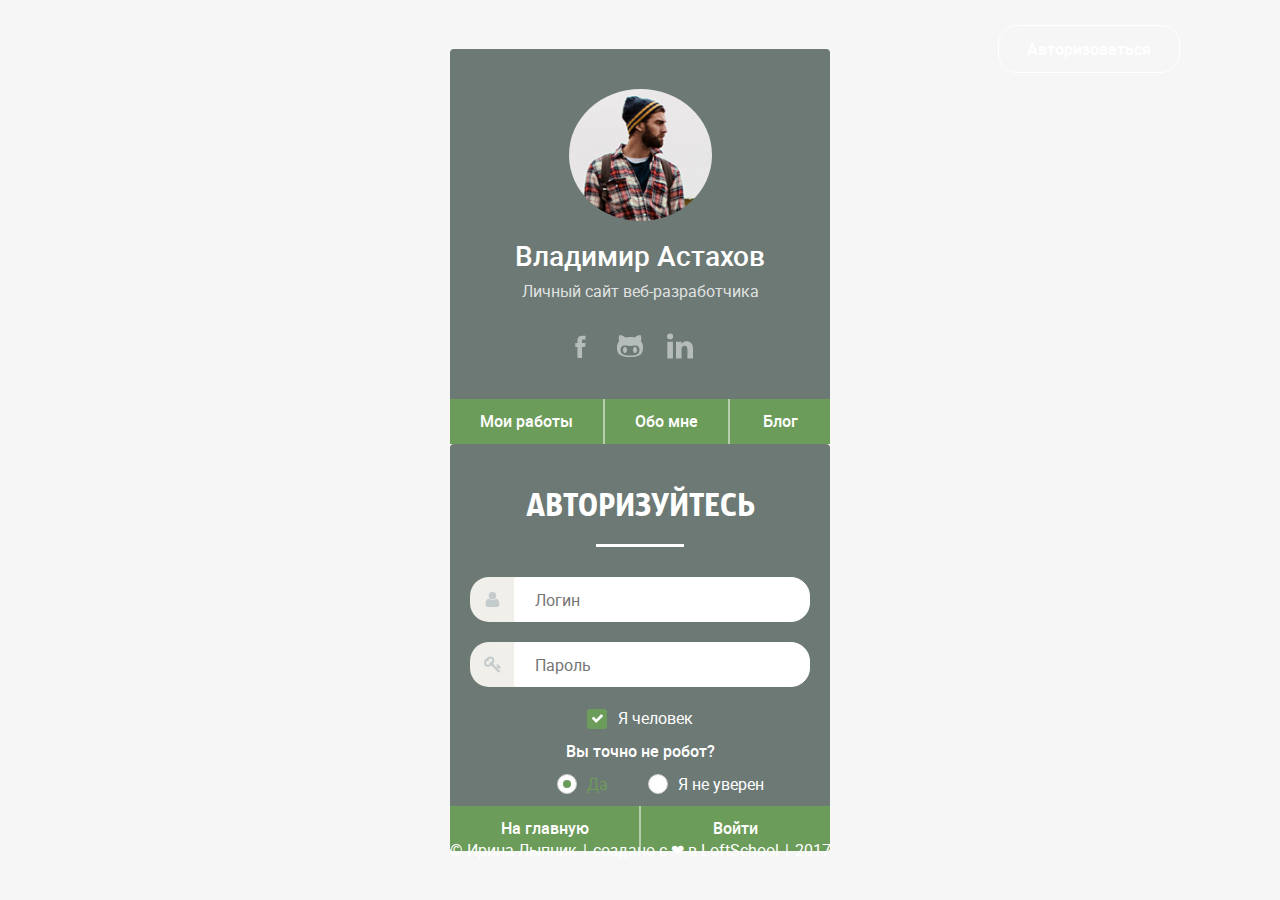
==== index.html @ 60fa78fb "files for site" ====
<!DOCTYPE html>
<html lang="ru">
  <head>
    <meta charset="utf-8">
    <title>Добро пожаловать</title>
    <meta content="width=device-width, initial-scale=1" name="viewport">
    <meta content="ie=edge" http-equiv="x-ua-compatible">
    <!-- SEO-->
    <meta content="" name="description">
    <meta content="" name="keywords">
    <meta content="" name="author">
    <!--favicons-->
    <link rel="apple-touch-icon" sizes="57x57" href="favicons/apple-icon-57x57.png">
    <link rel="apple-touch-icon" sizes="60x60" href="favicons/apple-icon-60x60.png">
    <link rel="apple-touch-icon" sizes="72x72" href="favicons/apple-icon-72x72.png">
    <link rel="apple-touch-icon" sizes="76x76" href="favicons/apple-icon-76x76.png">
    <link rel="apple-touch-icon" sizes="114x114" href="favicons/apple-icon-114x114.png">
    <link rel="apple-touch-icon" sizes="120x120" href="favicons/apple-icon-120x120.png">
    <link rel="apple-touch-icon" sizes="144x144" href="favicons/apple-icon-144x144.png">
    <link rel="apple-touch-icon" sizes="152x152" href="favicons/apple-icon-152x152.png">
    <link rel="apple-touch-icon" sizes="180x180" href="favicons/apple-icon-180x180.png">
    <link rel="icon" type="image/png" sizes="192x192" href="favicons/android-icon-192x192.png">
    <link rel="icon" type="image/png" sizes="32x32" href="favicons/favicon-32x32.png">
    <link rel="icon" type="image/png" sizes="96x96" href="favicons/favicon-96x96.png">
    <link rel="icon" type="image/png" sizes="16x16" href="favicons/favicon-16x16.png">
    <link rel="manifest" href="favicons/manifest.json">
    <meta name="msapplication-TileColor" content="#ffffff">
    <meta name="msapplication-TileImage" content="ms-icon-144x144.png">
    <meta name="theme-color" content="#ffffff">
    <!--css-->
    <link rel="stylesheet" href="assets/styles/app.min.css">
    <!--scripts-->
    <script src="assets/scripts/bundle.js" defer></script>
  </head>
  <body>
    <!--[if lte IE 8]>
<script>alert("Вы используете устаревший браузер. Пожалуйста, обновите браузер https://browsehappy.com/")</script>
<p class="browserupgrade">Вы используете устаревший браузер. <a href="https://browsehappy.com/">Обновите браузер</a> абсолютно бесплатно.</p>
<![endif]-->
    <div class="wrapper">
      <div class="welcome">
        <div class="welcome__auth-btn">
          <button class="auth-btn">Авторизоваться</button>
        </div>
        <div class="welcome__flipper">
          <div class="welcome__user-block">
            <div class="user-block form-container">
              <div class="user__img-block">
                <div class="user__img"></div>
              </div>
              <div class="user__name">Владимир Астахов</div>
              <div class="user__title">Личный сайт веб-разработчика</div>
              <div class="welcome__socials">
                <ul class="socials">
                  <li class="socials__item"><a class="socials__link" href="#">
                      <svg class="socials__icon socials__icon_fb" width="26px" height="26px">
                        <use xlink:href="assets/images/icons/sprite.svg#fb"> </use>
                      </svg></a></li>
                  <li class="socials__item"><a class="socials__link" href="#">
                      <svg class="socials__icon socials__icon_github" width="26px" height="26px">
                        <use xlink:href="assets/images/icons/sprite.svg#github"> </use>
                      </svg></a></li>
                  <li class="socials__item"><a class="socials__link" href="#">
                      <svg class="socials__icon socials__icon_in" width="26px" height="26px">
                        <use xlink:href="assets/images/icons/sprite.svg#in"> </use>
                      </svg></a></li>
                </ul>
              </div>
              <div class="welcome__nav-btns">
                <ul class="nav-btns"> 
                  <li class="nav-btns__item"><a class="nav-btns__link" href="my-works.html">Мои работы</a></li>
                  <li class="nav-btns__item"><a class="nav-btns__link" href="about.html">Обо мне</a></li>
                  <li class="nav-btns__item"><a class="nav-btns__link" href="blog.html">Блог</a></li>
                </ul>
              </div>
            </div>
          </div>
          <div class="welcome__auth-form">
            <div class="auth-form form-container">
              <div class="form__title auth-form__title">
                <div class="block-subtitle block-subtitle_auth-form">Авторизуйтесь</div>
              </div>
              <form class="form" action="" method="get">
                <label class="form__label auth-form__label">
                  <input class="form__input auth-form__input auth-form__input_login" type="text" placeholder="Логин">
                  <div class="form__input-fake auth-form__input-fake auth-form__input-fake_login">
                    <svg class="form__input-icon auth-form__input-icon auth-form__input-icon_login" width="15" height="15">
                      <use xlink:href="assets/images/icons/sprite.svg#login"></use>
                    </svg>
                  </div>
                </label>
                <label class="form__label auth-form__label">
                  <input class="form__input auth-form__input auth-form__input_pswd" type="password" placeholder="Пароль">
                  <div class="form__input-fake auth-form__input-fake auth-form__input-fake-pswd">
                    <svg class="form__input-icon auth-form__input-icon auth-form__input-icon_pswd" width="17" height="17">
                      <use xlink:href="assets/images/icons/sprite.svg#password"></use>
                    </svg>
                  </div>
                </label>
                <label class="form__checkbox-label auth-form__checkbox-label">
                  <input class="form__checkbox-input auth-form__checkbox-input" type="checkbox" checked>
                  <div class="form__checkbox-fake auth-form__checkbox-fake">
                    <svg class="form__checkbox-icon auth-form__checkbox-icon" width="11" height="11">
                      <use xlink:href="assets/images/icons/sprite.svg#check"></use>
                    </svg>
                  </div>
                  <div class="form__label-text auth-form__label-text">Я человек</div>
                </label>
                <div class="form__radio-block auth-form__radio-block">
                  <div class="form__label-text auth-form__label-text auth-form__label-text_radio">Вы точно не робот?</div>
                  <div class="form__radio-input-block auth-form__radio-input-block">
                    <label class="form__radio-label auth-form__radio-label">
                      <input class="form__radio-input auth-form__radio-input" type="radio" name="isrobot" checked>
                      <div class="form__radio-fake auth-form__radio-fake"></div>
                      <div class="form__label-text auth-form__label-text">Да</div>
                    </label>
                    <label class="form__radio-label auth-form__radio-label">
                      <input class="form__radio-input auth-form__radio-input" type="radio" name="isrobot">
                      <div class="form__radio-fake auth-form__radio-fake"></div>
                      <div class="form__label-text auth-form__label-text">Я не уверен</div>
                    </label>
                  </div>
                </div>
              </form>
              <div class="auth-form__nav-btns">
                <ul class="nav-btns"> 
                  <li class="nav-btns__item"><a class="nav-btns__link" href="index.html">На главную</a></li>
                  <li class="nav-btns__item"><a class="nav-btns__link" href="#">Войти</a></li>
                </ul>
              </div>
            </div>
          </div>
        </div>
        <div class="welcome__copyright">
          <ul class="copyright">
            <li class="copyright__item">&copy; Ирина Лыпник</li>
            <li class="copyright__item">создано с &#10084; в LoftSchool</li>
            <li class="copyright__item">2017</li>
          </ul>
        </div>
      </div>
    </div>
  </body>
</html>
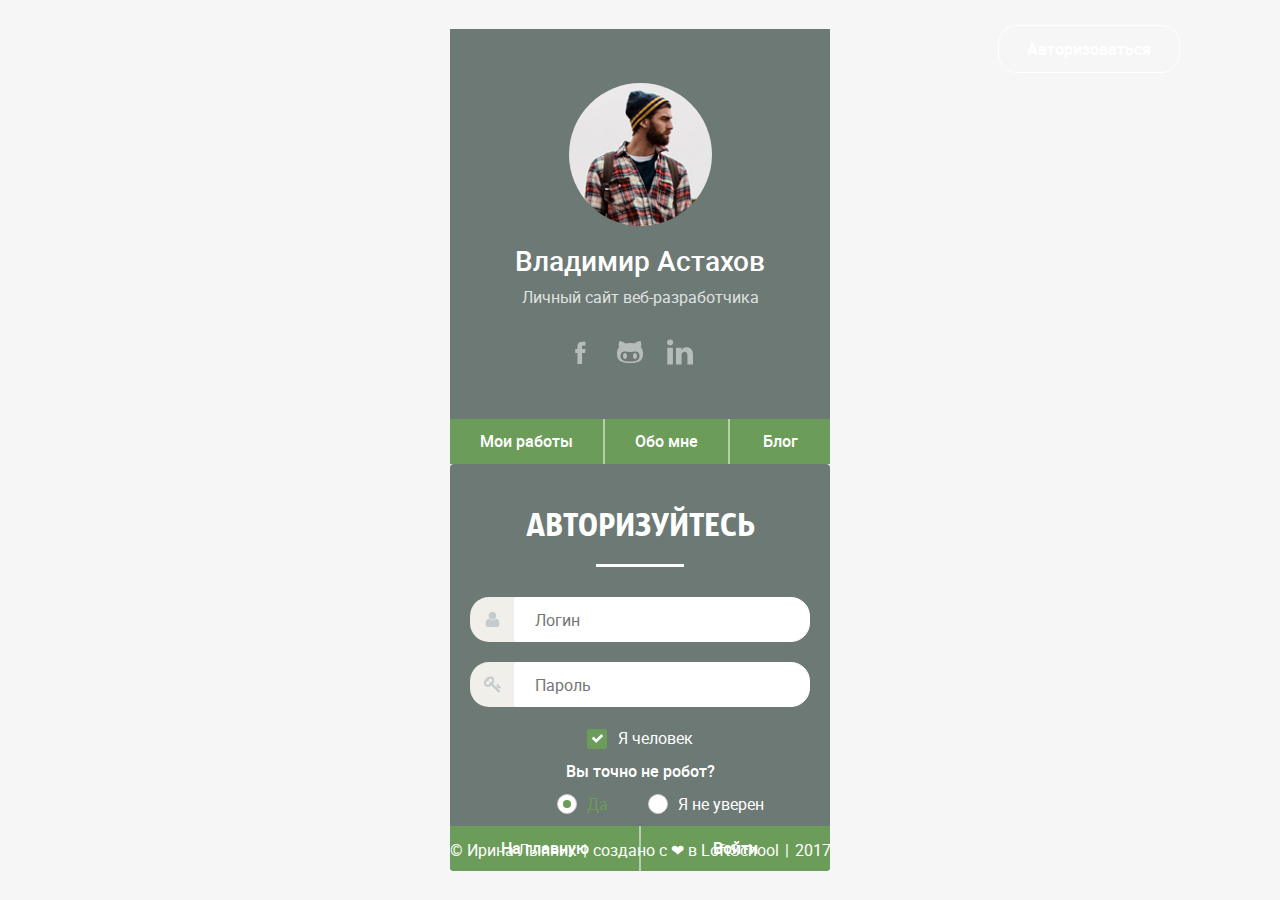
==== commit 7b59fa87: "Файлы для сайта" ====
--- a/index.html
+++ b/index.html
@@ -3,7 +3,8 @@
   <head>
     <meta charset="utf-8">
     <title>Добро пожаловать</title>
-    <meta content="width=device-width, initial-scale=1" name="viewport">
+    <!--meta(content="width=device-width, initial-scale=1" name="viewport")-->
+    <meta content="width=1800" name="viewport">
     <meta content="ie=edge" http-equiv="x-ua-compatible">
     <!-- SEO-->
     <meta content="" name="description">
@@ -45,13 +46,11 @@
         <div class="welcome__flipper">
           <div class="welcome__user-block">
             <div class="user-block form-container">
-              <div class="user__img-block">
-                <div class="user__img"></div>
-              </div>
+              <div class="user__img-block"><img class="user__img" src="assets/images/content/hero.jpg" alt="Моя фото"/></div>
               <div class="user__name">Владимир Астахов</div>
               <div class="user__title">Личный сайт веб-разработчика</div>
               <div class="welcome__socials">
-                <ul class="socials">
+                <ul class="socials__list">
                   <li class="socials__item"><a class="socials__link" href="#">
                       <svg class="socials__icon socials__icon_fb" width="26px" height="26px">
                         <use xlink:href="assets/images/icons/sprite.svg#fb"> </use>
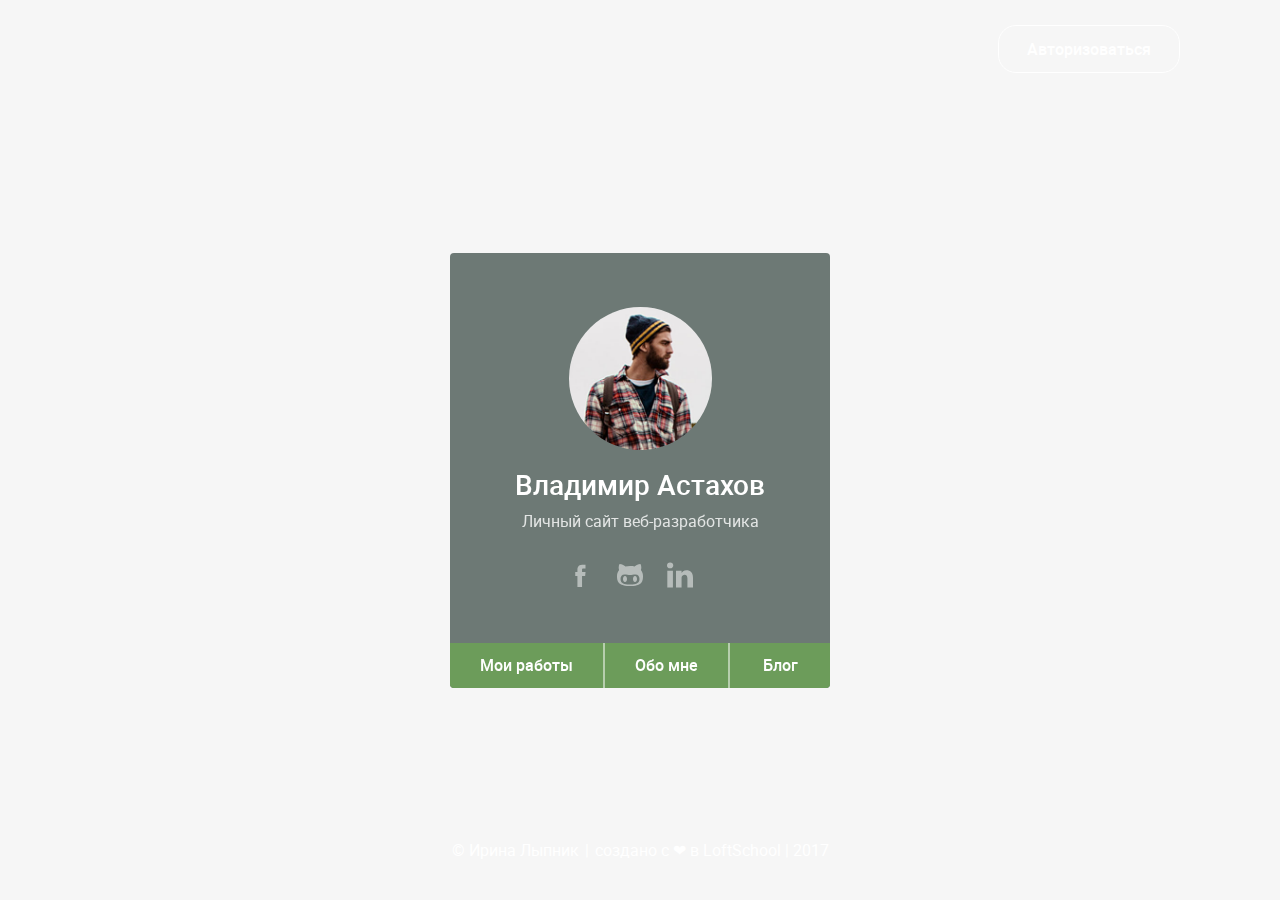
==== commit 75f9c5cb: "Add files via upload" ====
--- a/index.html
+++ b/index.html
@@ -3,8 +3,8 @@
   <head>
     <meta charset="utf-8">
     <title>Добро пожаловать</title>
-    <!--meta(content="width=device-width, initial-scale=1" name="viewport")-->
-    <meta content="width=1800" name="viewport">
+    <meta content="width=device-width, initial-scale=1" name="viewport">
+    <!--meta(content="width=1800" name="viewport")-->
     <meta content="ie=edge" http-equiv="x-ua-compatible">
     <!-- SEO-->
     <meta content="" name="description">
@@ -30,8 +30,6 @@
     <meta name="theme-color" content="#ffffff">
     <!--css-->
     <link rel="stylesheet" href="assets/styles/app.min.css">
-    <!--scripts-->
-    <script src="assets/scripts/bundle.js" defer></script>
   </head>
   <body>
     <!--[if lte IE 8]>
@@ -43,7 +41,7 @@
         <div class="welcome__auth-btn">
           <button class="auth-btn">Авторизоваться</button>
         </div>
-        <div class="welcome__flipper">
+        <div class="welcome__flipper" id="flipper">
           <div class="welcome__user-block">
             <div class="user-block form-container">
               <div class="user__img-block"><img class="user__img" src="assets/images/content/hero.jpg" alt="Моя фото"/></div>
@@ -67,9 +65,9 @@
               </div>
               <div class="welcome__nav-btns">
                 <ul class="nav-btns"> 
-                  <li class="nav-btns__item"><a class="nav-btns__link" href="my-works.html">Мои работы</a></li>
-                  <li class="nav-btns__item"><a class="nav-btns__link" href="about.html">Обо мне</a></li>
-                  <li class="nav-btns__item"><a class="nav-btns__link" href="blog.html">Блог</a></li>
+                  <li class="nav-btns__item"><a class="nav-btns__link nav-btns__link_undefined" href="my-works.html">Мои работы</a></li>
+                  <li class="nav-btns__item"><a class="nav-btns__link nav-btns__link_undefined" href="about.html">Обо мне</a></li>
+                  <li class="nav-btns__item"><a class="nav-btns__link nav-btns__link_undefined" href="blog.html">Блог</a></li>
                 </ul>
               </div>
             </div>
@@ -123,8 +121,8 @@
               </form>
               <div class="auth-form__nav-btns">
                 <ul class="nav-btns"> 
-                  <li class="nav-btns__item"><a class="nav-btns__link" href="index.html">На главную</a></li>
-                  <li class="nav-btns__item"><a class="nav-btns__link" href="#">Войти</a></li>
+                  <li class="nav-btns__item"><a class="nav-btns__link nav-btns__link_to-main-page" href="index.html">На главную</a></li>
+                  <li class="nav-btns__item"><a class="nav-btns__link nav-btns__link_to-enter" href="#">Войти</a></li>
                 </ul>
               </div>
             </div>
@@ -133,11 +131,12 @@
         <div class="welcome__copyright">
           <ul class="copyright">
             <li class="copyright__item">&copy; Ирина Лыпник</li>
-            <li class="copyright__item">создано с &#10084; в LoftSchool</li>
-            <li class="copyright__item">2017</li>
+            <li class="copyright__item">создано с &#10084; в LoftSchool | 2017</li>
           </ul>
         </div>
       </div>
     </div>
+    <!--scripts-->
+    <script src="assets/scripts/bundle.js"></script>
   </body>
 </html>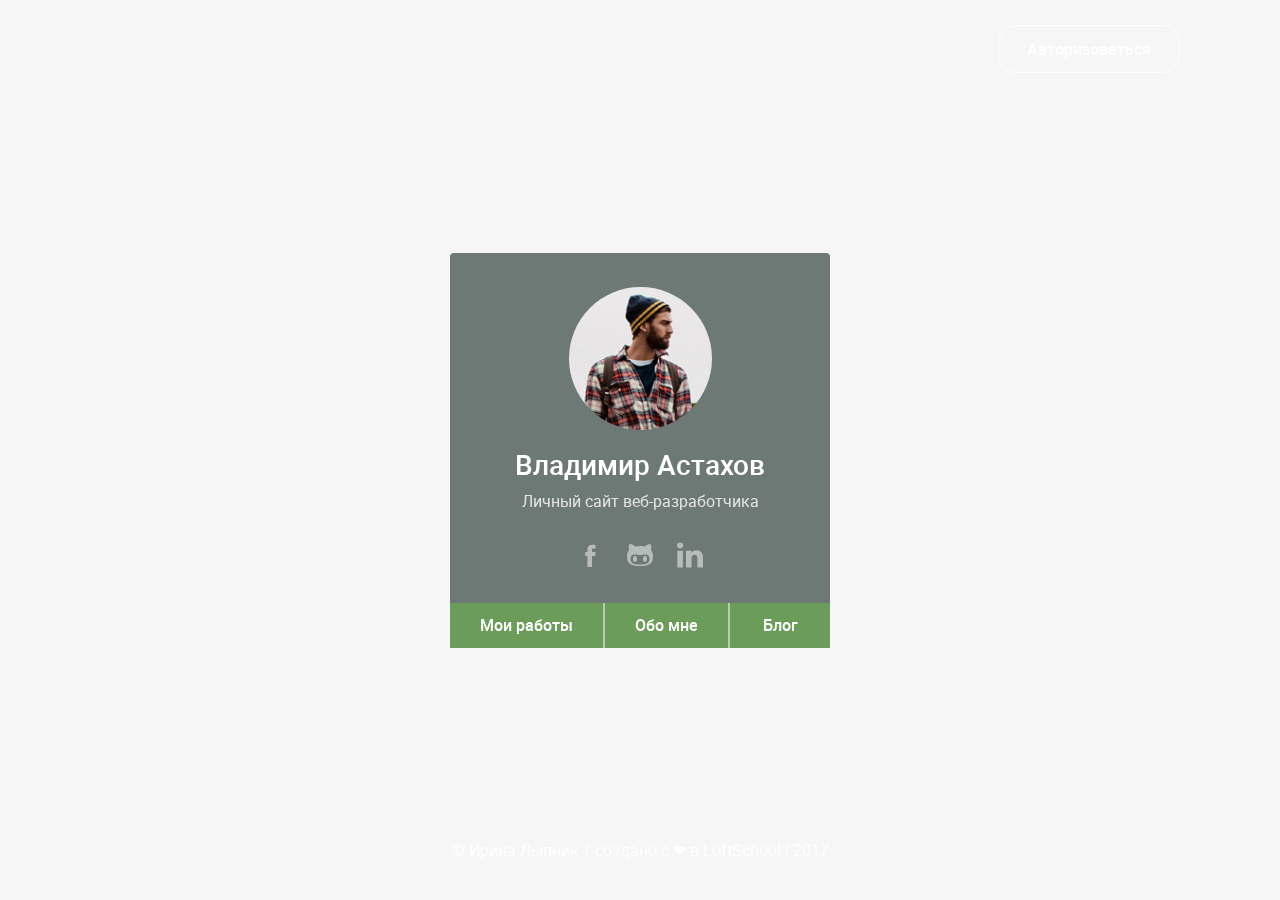
==== commit 02b28dff: "update files for site" ====
--- a/index.html
+++ b/index.html
@@ -1,142 +1,142 @@
-<!DOCTYPE html>
-<html lang="ru">
-  <head>
-    <meta charset="utf-8">
-    <title>Добро пожаловать</title>
-    <meta content="width=device-width, initial-scale=1" name="viewport">
-    <!--meta(content="width=1800" name="viewport")-->
-    <meta content="ie=edge" http-equiv="x-ua-compatible">
-    <!-- SEO-->
-    <meta content="" name="description">
-    <meta content="" name="keywords">
-    <meta content="" name="author">
-    <!--favicons-->
-    <link rel="apple-touch-icon" sizes="57x57" href="favicons/apple-icon-57x57.png">
-    <link rel="apple-touch-icon" sizes="60x60" href="favicons/apple-icon-60x60.png">
-    <link rel="apple-touch-icon" sizes="72x72" href="favicons/apple-icon-72x72.png">
-    <link rel="apple-touch-icon" sizes="76x76" href="favicons/apple-icon-76x76.png">
-    <link rel="apple-touch-icon" sizes="114x114" href="favicons/apple-icon-114x114.png">
-    <link rel="apple-touch-icon" sizes="120x120" href="favicons/apple-icon-120x120.png">
-    <link rel="apple-touch-icon" sizes="144x144" href="favicons/apple-icon-144x144.png">
-    <link rel="apple-touch-icon" sizes="152x152" href="favicons/apple-icon-152x152.png">
-    <link rel="apple-touch-icon" sizes="180x180" href="favicons/apple-icon-180x180.png">
-    <link rel="icon" type="image/png" sizes="192x192" href="favicons/android-icon-192x192.png">
-    <link rel="icon" type="image/png" sizes="32x32" href="favicons/favicon-32x32.png">
-    <link rel="icon" type="image/png" sizes="96x96" href="favicons/favicon-96x96.png">
-    <link rel="icon" type="image/png" sizes="16x16" href="favicons/favicon-16x16.png">
-    <link rel="manifest" href="favicons/manifest.json">
-    <meta name="msapplication-TileColor" content="#ffffff">
-    <meta name="msapplication-TileImage" content="ms-icon-144x144.png">
-    <meta name="theme-color" content="#ffffff">
-    <!--css-->
-    <link rel="stylesheet" href="assets/styles/app.min.css">
-  </head>
-  <body>
-    <!--[if lte IE 8]>
-<script>alert("Вы используете устаревший браузер. Пожалуйста, обновите браузер https://browsehappy.com/")</script>
-<p class="browserupgrade">Вы используете устаревший браузер. <a href="https://browsehappy.com/">Обновите браузер</a> абсолютно бесплатно.</p>
-<![endif]-->
-    <div class="wrapper">
-      <div class="welcome">
-        <div class="welcome__auth-btn">
-          <button class="auth-btn">Авторизоваться</button>
-        </div>
-        <div class="welcome__flipper" id="flipper">
-          <div class="welcome__user-block">
-            <div class="user-block form-container">
-              <div class="user__img-block"><img class="user__img" src="assets/images/content/hero.jpg" alt="Моя фото"/></div>
-              <div class="user__name">Владимир Астахов</div>
-              <div class="user__title">Личный сайт веб-разработчика</div>
-              <div class="welcome__socials">
-                <ul class="socials__list">
-                  <li class="socials__item"><a class="socials__link" href="#">
-                      <svg class="socials__icon socials__icon_fb" width="26px" height="26px">
-                        <use xlink:href="assets/images/icons/sprite.svg#fb"> </use>
-                      </svg></a></li>
-                  <li class="socials__item"><a class="socials__link" href="#">
-                      <svg class="socials__icon socials__icon_github" width="26px" height="26px">
-                        <use xlink:href="assets/images/icons/sprite.svg#github"> </use>
-                      </svg></a></li>
-                  <li class="socials__item"><a class="socials__link" href="#">
-                      <svg class="socials__icon socials__icon_in" width="26px" height="26px">
-                        <use xlink:href="assets/images/icons/sprite.svg#in"> </use>
-                      </svg></a></li>
-                </ul>
-              </div>
-              <div class="welcome__nav-btns">
-                <ul class="nav-btns"> 
-                  <li class="nav-btns__item"><a class="nav-btns__link nav-btns__link_undefined" href="my-works.html">Мои работы</a></li>
-                  <li class="nav-btns__item"><a class="nav-btns__link nav-btns__link_undefined" href="about.html">Обо мне</a></li>
-                  <li class="nav-btns__item"><a class="nav-btns__link nav-btns__link_undefined" href="blog.html">Блог</a></li>
-                </ul>
-              </div>
-            </div>
-          </div>
-          <div class="welcome__auth-form">
-            <div class="auth-form form-container">
-              <div class="form__title auth-form__title">
-                <div class="block-subtitle block-subtitle_auth-form">Авторизуйтесь</div>
-              </div>
-              <form class="form" action="" method="get">
-                <label class="form__label auth-form__label">
-                  <input class="form__input auth-form__input auth-form__input_login" type="text" placeholder="Логин">
-                  <div class="form__input-fake auth-form__input-fake auth-form__input-fake_login">
-                    <svg class="form__input-icon auth-form__input-icon auth-form__input-icon_login" width="15" height="15">
-                      <use xlink:href="assets/images/icons/sprite.svg#login"></use>
-                    </svg>
-                  </div>
-                </label>
-                <label class="form__label auth-form__label">
-                  <input class="form__input auth-form__input auth-form__input_pswd" type="password" placeholder="Пароль">
-                  <div class="form__input-fake auth-form__input-fake auth-form__input-fake-pswd">
-                    <svg class="form__input-icon auth-form__input-icon auth-form__input-icon_pswd" width="17" height="17">
-                      <use xlink:href="assets/images/icons/sprite.svg#password"></use>
-                    </svg>
-                  </div>
-                </label>
-                <label class="form__checkbox-label auth-form__checkbox-label">
-                  <input class="form__checkbox-input auth-form__checkbox-input" type="checkbox" checked>
-                  <div class="form__checkbox-fake auth-form__checkbox-fake">
-                    <svg class="form__checkbox-icon auth-form__checkbox-icon" width="11" height="11">
-                      <use xlink:href="assets/images/icons/sprite.svg#check"></use>
-                    </svg>
-                  </div>
-                  <div class="form__label-text auth-form__label-text">Я человек</div>
-                </label>
-                <div class="form__radio-block auth-form__radio-block">
-                  <div class="form__label-text auth-form__label-text auth-form__label-text_radio">Вы точно не робот?</div>
-                  <div class="form__radio-input-block auth-form__radio-input-block">
-                    <label class="form__radio-label auth-form__radio-label">
-                      <input class="form__radio-input auth-form__radio-input" type="radio" name="isrobot" checked>
-                      <div class="form__radio-fake auth-form__radio-fake"></div>
-                      <div class="form__label-text auth-form__label-text">Да</div>
-                    </label>
-                    <label class="form__radio-label auth-form__radio-label">
-                      <input class="form__radio-input auth-form__radio-input" type="radio" name="isrobot">
-                      <div class="form__radio-fake auth-form__radio-fake"></div>
-                      <div class="form__label-text auth-form__label-text">Я не уверен</div>
-                    </label>
-                  </div>
-                </div>
-              </form>
-              <div class="auth-form__nav-btns">
-                <ul class="nav-btns"> 
-                  <li class="nav-btns__item"><a class="nav-btns__link nav-btns__link_to-main-page" href="index.html">На главную</a></li>
-                  <li class="nav-btns__item"><a class="nav-btns__link nav-btns__link_to-enter" href="#">Войти</a></li>
-                </ul>
-              </div>
-            </div>
-          </div>
-        </div>
-        <div class="welcome__copyright">
-          <ul class="copyright">
-            <li class="copyright__item">&copy; Ирина Лыпник</li>
-            <li class="copyright__item">создано с &#10084; в LoftSchool | 2017</li>
-          </ul>
-        </div>
-      </div>
-    </div>
-    <!--scripts-->
-    <script src="assets/scripts/bundle.js"></script>
-  </body>
+<!DOCTYPE html>
+<html lang="ru">
+  <head>
+    <meta charset="utf-8">
+    <title>Добро пожаловать</title>
+    <meta content="width=device-width, initial-scale=1" name="viewport">
+    <!--meta(content="width=1800" name="viewport")-->
+    <meta content="ie=edge" http-equiv="x-ua-compatible">
+    <!-- SEO-->
+    <meta content="" name="description">
+    <meta content="" name="keywords">
+    <meta content="" name="author">
+    <!--favicons-->
+    <link rel="apple-touch-icon" sizes="57x57" href="favicons/apple-icon-57x57.png">
+    <link rel="apple-touch-icon" sizes="60x60" href="favicons/apple-icon-60x60.png">
+    <link rel="apple-touch-icon" sizes="72x72" href="favicons/apple-icon-72x72.png">
+    <link rel="apple-touch-icon" sizes="76x76" href="favicons/apple-icon-76x76.png">
+    <link rel="apple-touch-icon" sizes="114x114" href="favicons/apple-icon-114x114.png">
+    <link rel="apple-touch-icon" sizes="120x120" href="favicons/apple-icon-120x120.png">
+    <link rel="apple-touch-icon" sizes="144x144" href="favicons/apple-icon-144x144.png">
+    <link rel="apple-touch-icon" sizes="152x152" href="favicons/apple-icon-152x152.png">
+    <link rel="apple-touch-icon" sizes="180x180" href="favicons/apple-icon-180x180.png">
+    <link rel="icon" type="image/png" sizes="192x192" href="favicons/android-icon-192x192.png">
+    <link rel="icon" type="image/png" sizes="32x32" href="favicons/favicon-32x32.png">
+    <link rel="icon" type="image/png" sizes="96x96" href="favicons/favicon-96x96.png">
+    <link rel="icon" type="image/png" sizes="16x16" href="favicons/favicon-16x16.png">
+    <link rel="manifest" href="favicons/manifest.json">
+    <meta name="msapplication-TileColor" content="#ffffff">
+    <meta name="msapplication-TileImage" content="ms-icon-144x144.png">
+    <meta name="theme-color" content="#ffffff">
+    <!--css-->
+    <link rel="stylesheet" href="assets/styles/app.min.css">
+  </head>
+  <body>
+    <!--[if lte IE 8]>
+<script>alert("Вы используете устаревший браузер. Пожалуйста, обновите браузер https://browsehappy.com/")</script>
+<p class="browserupgrade">Вы используете устаревший браузер. <a href="https://browsehappy.com/">Обновите браузер</a> абсолютно бесплатно.</p>
+<![endif]-->
+    <div class="wrapper">
+      <div class="welcome">
+        <div class="welcome__auth-btn">
+          <button class="auth-btn">Авторизоваться</button>
+        </div>
+        <div class="welcome__flipper" id="flipper">
+          <div class="welcome__user-block">
+            <div class="user-block form-container">
+              <div class="user__img-block"><img class="user__img" src="assets/images/content/hero.jpg" alt="Моя фото"/></div>
+              <div class="user__name">Владимир Астахов</div>
+              <div class="user__title">Личный сайт веб-разработчика</div>
+              <div class="welcome__socials">
+                <ul class="socials__list">
+                  <li class="socials__item"><a class="socials__link" href="#">
+                      <svg class="socials__icon socials__icon_fb" width="26px" height="26px">
+                        <use xlink:href="assets/images/icons/sprite.svg#fb"> </use>
+                      </svg></a></li>
+                  <li class="socials__item"><a class="socials__link" href="#">
+                      <svg class="socials__icon socials__icon_github" width="26px" height="26px">
+                        <use xlink:href="assets/images/icons/sprite.svg#github"> </use>
+                      </svg></a></li>
+                  <li class="socials__item"><a class="socials__link" href="#">
+                      <svg class="socials__icon socials__icon_in" width="26px" height="26px">
+                        <use xlink:href="assets/images/icons/sprite.svg#in"> </use>
+                      </svg></a></li>
+                </ul>
+              </div>
+            </div>
+            <div class="welcome__nav-btns">
+              <ul class="nav-btns"> 
+                <li class="nav-btns__item"><a class="nav-btns__link nav-btns__link_undefined" href="my-works.html">Мои работы</a></li>
+                <li class="nav-btns__item"><a class="nav-btns__link nav-btns__link_undefined" href="about.html">Обо мне</a></li>
+                <li class="nav-btns__item"><a class="nav-btns__link nav-btns__link_undefined" href="blog.html">Блог</a></li>
+              </ul>
+            </div>
+          </div>
+          <div class="welcome__auth-form">
+            <div class="auth-form form-container">
+              <div class="form__title auth-form__title">
+                <div class="block-subtitle block-subtitle_auth-form">Авторизуйтесь</div>
+              </div>
+              <form class="form" action="" method="get">
+                <label class="form__label auth-form__label">
+                  <input class="form__input auth-form__input auth-form__input_login" type="text" placeholder="Логин">
+                  <div class="form__input-fake auth-form__input-fake auth-form__input-fake_login">
+                    <svg class="form__input-icon auth-form__input-icon auth-form__input-icon_login" width="15" height="15">
+                      <use xlink:href="assets/images/icons/sprite.svg#login"></use>
+                    </svg>
+                  </div>
+                </label>
+                <label class="form__label auth-form__label">
+                  <input class="form__input auth-form__input auth-form__input_pswd" type="password" placeholder="Пароль">
+                  <div class="form__input-fake auth-form__input-fake auth-form__input-fake-pswd">
+                    <svg class="form__input-icon auth-form__input-icon auth-form__input-icon_pswd" width="17" height="17">
+                      <use xlink:href="assets/images/icons/sprite.svg#password"></use>
+                    </svg>
+                  </div>
+                </label>
+                <label class="form__checkbox-label auth-form__checkbox-label">
+                  <input class="form__checkbox-input auth-form__checkbox-input" type="checkbox" checked>
+                  <div class="form__checkbox-fake auth-form__checkbox-fake">
+                    <svg class="form__checkbox-icon auth-form__checkbox-icon" width="11" height="11">
+                      <use xlink:href="assets/images/icons/sprite.svg#check"></use>
+                    </svg>
+                  </div>
+                  <div class="form__label-text auth-form__label-text">Я человек</div>
+                </label>
+                <div class="form__radio-block auth-form__radio-block">
+                  <div class="form__label-text auth-form__label-text auth-form__label-text_radio">Вы точно не робот?</div>
+                  <div class="form__radio-input-block auth-form__radio-input-block">
+                    <label class="form__radio-label auth-form__radio-label">
+                      <input class="form__radio-input auth-form__radio-input" type="radio" name="isrobot" checked>
+                      <div class="form__radio-fake auth-form__radio-fake"></div>
+                      <div class="form__label-text auth-form__label-text">Да</div>
+                    </label>
+                    <label class="form__radio-label auth-form__radio-label">
+                      <input class="form__radio-input auth-form__radio-input" type="radio" name="isrobot">
+                      <div class="form__radio-fake auth-form__radio-fake"></div>
+                      <div class="form__label-text auth-form__label-text">Я не уверен</div>
+                    </label>
+                  </div>
+                </div>
+              </form>
+            </div>
+            <div class="auth-form__nav-btns">
+              <ul class="nav-btns"> 
+                <li class="nav-btns__item"><a class="nav-btns__link nav-btns__link_to-main-page" href="index.html">На главную</a></li>
+                <li class="nav-btns__item"><a class="nav-btns__link nav-btns__link_to-enter" href="#">Войти</a></li>
+              </ul>
+            </div>
+          </div>
+        </div>
+        <div class="welcome__copyright">
+          <ul class="copyright">
+            <li class="copyright__item">&copy; Ирина Лыпник</li>
+            <li class="copyright__item">создано с &#10084; в LoftSchool | 2017</li>
+          </ul>
+        </div>
+      </div>
+    </div>
+    <!--scripts-->
+    <script src="assets/scripts/bundle.js"></script>
+  </body>
 </html>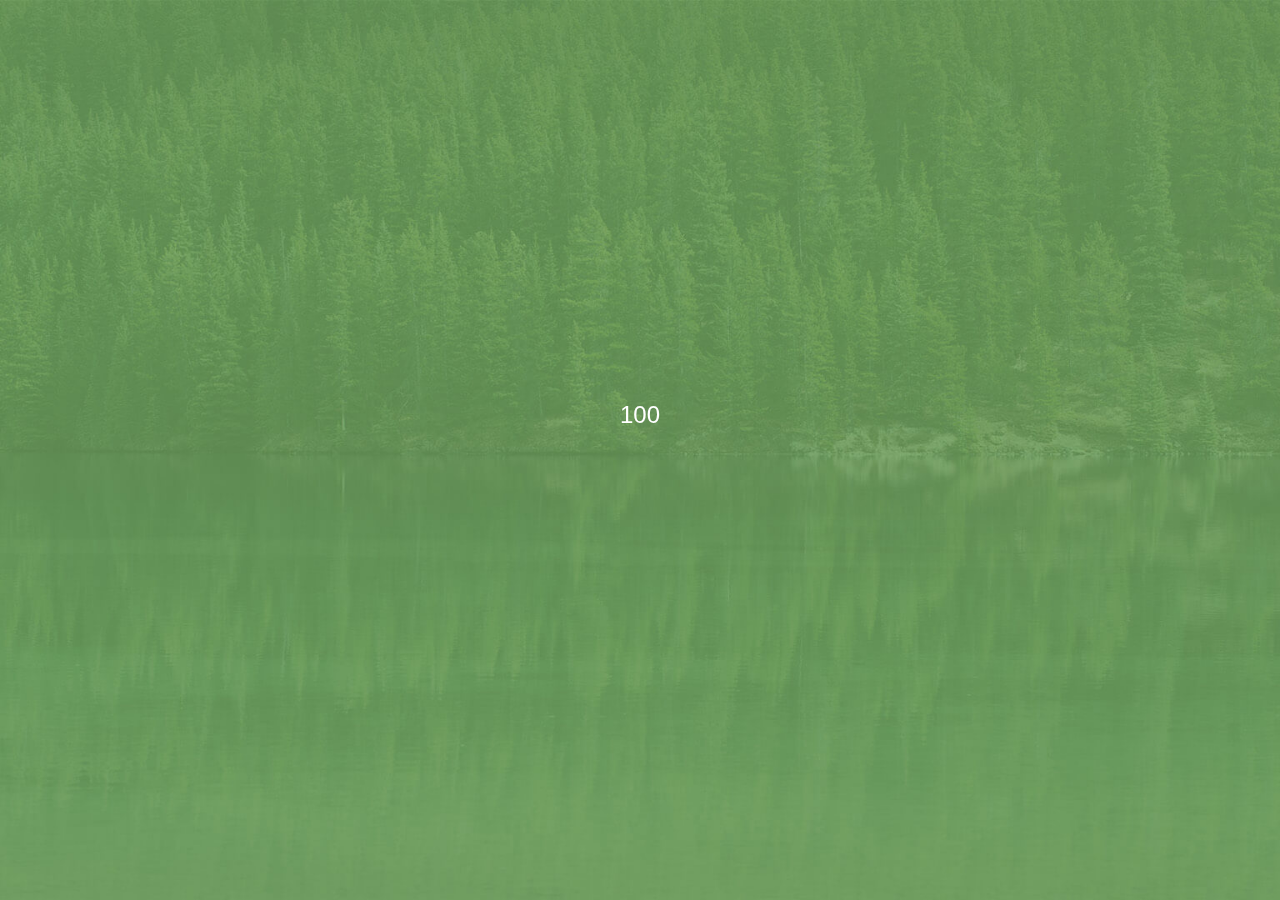
==== commit 24488e8e: "updated files for site" ====
--- a/index.html
+++ b/index.html
@@ -1,142 +1,160 @@
-<!DOCTYPE html>
-<html lang="ru">
-  <head>
-    <meta charset="utf-8">
-    <title>Добро пожаловать</title>
-    <meta content="width=device-width, initial-scale=1" name="viewport">
-    <!--meta(content="width=1800" name="viewport")-->
-    <meta content="ie=edge" http-equiv="x-ua-compatible">
-    <!-- SEO-->
-    <meta content="" name="description">
-    <meta content="" name="keywords">
-    <meta content="" name="author">
-    <!--favicons-->
-    <link rel="apple-touch-icon" sizes="57x57" href="favicons/apple-icon-57x57.png">
-    <link rel="apple-touch-icon" sizes="60x60" href="favicons/apple-icon-60x60.png">
-    <link rel="apple-touch-icon" sizes="72x72" href="favicons/apple-icon-72x72.png">
-    <link rel="apple-touch-icon" sizes="76x76" href="favicons/apple-icon-76x76.png">
-    <link rel="apple-touch-icon" sizes="114x114" href="favicons/apple-icon-114x114.png">
-    <link rel="apple-touch-icon" sizes="120x120" href="favicons/apple-icon-120x120.png">
-    <link rel="apple-touch-icon" sizes="144x144" href="favicons/apple-icon-144x144.png">
-    <link rel="apple-touch-icon" sizes="152x152" href="favicons/apple-icon-152x152.png">
-    <link rel="apple-touch-icon" sizes="180x180" href="favicons/apple-icon-180x180.png">
-    <link rel="icon" type="image/png" sizes="192x192" href="favicons/android-icon-192x192.png">
-    <link rel="icon" type="image/png" sizes="32x32" href="favicons/favicon-32x32.png">
-    <link rel="icon" type="image/png" sizes="96x96" href="favicons/favicon-96x96.png">
-    <link rel="icon" type="image/png" sizes="16x16" href="favicons/favicon-16x16.png">
-    <link rel="manifest" href="favicons/manifest.json">
-    <meta name="msapplication-TileColor" content="#ffffff">
-    <meta name="msapplication-TileImage" content="ms-icon-144x144.png">
-    <meta name="theme-color" content="#ffffff">
-    <!--css-->
-    <link rel="stylesheet" href="assets/styles/app.min.css">
-  </head>
-  <body>
-    <!--[if lte IE 8]>
-<script>alert("Вы используете устаревший браузер. Пожалуйста, обновите браузер https://browsehappy.com/")</script>
-<p class="browserupgrade">Вы используете устаревший браузер. <a href="https://browsehappy.com/">Обновите браузер</a> абсолютно бесплатно.</p>
-<![endif]-->
-    <div class="wrapper">
-      <div class="welcome">
-        <div class="welcome__auth-btn">
-          <button class="auth-btn">Авторизоваться</button>
-        </div>
-        <div class="welcome__flipper" id="flipper">
-          <div class="welcome__user-block">
-            <div class="user-block form-container">
-              <div class="user__img-block"><img class="user__img" src="assets/images/content/hero.jpg" alt="Моя фото"/></div>
-              <div class="user__name">Владимир Астахов</div>
-              <div class="user__title">Личный сайт веб-разработчика</div>
-              <div class="welcome__socials">
-                <ul class="socials__list">
-                  <li class="socials__item"><a class="socials__link" href="#">
-                      <svg class="socials__icon socials__icon_fb" width="26px" height="26px">
-                        <use xlink:href="assets/images/icons/sprite.svg#fb"> </use>
-                      </svg></a></li>
-                  <li class="socials__item"><a class="socials__link" href="#">
-                      <svg class="socials__icon socials__icon_github" width="26px" height="26px">
-                        <use xlink:href="assets/images/icons/sprite.svg#github"> </use>
-                      </svg></a></li>
-                  <li class="socials__item"><a class="socials__link" href="#">
-                      <svg class="socials__icon socials__icon_in" width="26px" height="26px">
-                        <use xlink:href="assets/images/icons/sprite.svg#in"> </use>
-                      </svg></a></li>
-                </ul>
-              </div>
-            </div>
-            <div class="welcome__nav-btns">
-              <ul class="nav-btns"> 
-                <li class="nav-btns__item"><a class="nav-btns__link nav-btns__link_undefined" href="my-works.html">Мои работы</a></li>
-                <li class="nav-btns__item"><a class="nav-btns__link nav-btns__link_undefined" href="about.html">Обо мне</a></li>
-                <li class="nav-btns__item"><a class="nav-btns__link nav-btns__link_undefined" href="blog.html">Блог</a></li>
-              </ul>
-            </div>
-          </div>
-          <div class="welcome__auth-form">
-            <div class="auth-form form-container">
-              <div class="form__title auth-form__title">
-                <div class="block-subtitle block-subtitle_auth-form">Авторизуйтесь</div>
-              </div>
-              <form class="form" action="" method="get">
-                <label class="form__label auth-form__label">
-                  <input class="form__input auth-form__input auth-form__input_login" type="text" placeholder="Логин">
-                  <div class="form__input-fake auth-form__input-fake auth-form__input-fake_login">
-                    <svg class="form__input-icon auth-form__input-icon auth-form__input-icon_login" width="15" height="15">
-                      <use xlink:href="assets/images/icons/sprite.svg#login"></use>
-                    </svg>
-                  </div>
-                </label>
-                <label class="form__label auth-form__label">
-                  <input class="form__input auth-form__input auth-form__input_pswd" type="password" placeholder="Пароль">
-                  <div class="form__input-fake auth-form__input-fake auth-form__input-fake-pswd">
-                    <svg class="form__input-icon auth-form__input-icon auth-form__input-icon_pswd" width="17" height="17">
-                      <use xlink:href="assets/images/icons/sprite.svg#password"></use>
-                    </svg>
-                  </div>
-                </label>
-                <label class="form__checkbox-label auth-form__checkbox-label">
-                  <input class="form__checkbox-input auth-form__checkbox-input" type="checkbox" checked>
-                  <div class="form__checkbox-fake auth-form__checkbox-fake">
-                    <svg class="form__checkbox-icon auth-form__checkbox-icon" width="11" height="11">
-                      <use xlink:href="assets/images/icons/sprite.svg#check"></use>
-                    </svg>
-                  </div>
-                  <div class="form__label-text auth-form__label-text">Я человек</div>
-                </label>
-                <div class="form__radio-block auth-form__radio-block">
-                  <div class="form__label-text auth-form__label-text auth-form__label-text_radio">Вы точно не робот?</div>
-                  <div class="form__radio-input-block auth-form__radio-input-block">
-                    <label class="form__radio-label auth-form__radio-label">
-                      <input class="form__radio-input auth-form__radio-input" type="radio" name="isrobot" checked>
-                      <div class="form__radio-fake auth-form__radio-fake"></div>
-                      <div class="form__label-text auth-form__label-text">Да</div>
-                    </label>
-                    <label class="form__radio-label auth-form__radio-label">
-                      <input class="form__radio-input auth-form__radio-input" type="radio" name="isrobot">
-                      <div class="form__radio-fake auth-form__radio-fake"></div>
-                      <div class="form__label-text auth-form__label-text">Я не уверен</div>
-                    </label>
-                  </div>
-                </div>
-              </form>
-            </div>
-            <div class="auth-form__nav-btns">
-              <ul class="nav-btns"> 
-                <li class="nav-btns__item"><a class="nav-btns__link nav-btns__link_to-main-page" href="index.html">На главную</a></li>
-                <li class="nav-btns__item"><a class="nav-btns__link nav-btns__link_to-enter" href="#">Войти</a></li>
-              </ul>
-            </div>
-          </div>
-        </div>
-        <div class="welcome__copyright">
-          <ul class="copyright">
-            <li class="copyright__item">&copy; Ирина Лыпник</li>
-            <li class="copyright__item">создано с &#10084; в LoftSchool | 2017</li>
-          </ul>
-        </div>
-      </div>
-    </div>
-    <!--scripts-->
-    <script src="assets/scripts/bundle.js"></script>
-  </body>
+
+<!-- - nav-items in blog--><!DOCTYPE html>
+<html lang="ru">
+  <head>
+    <meta charset="utf-8">
+    <title>Добро пожаловать</title>
+    <meta content="width=device-width, initial-scale=1" name="viewport">
+    <!--meta(content="width=1800" name="viewport")-->
+    <meta content="ie=edge" http-equiv="x-ua-compatible">
+    <!-- SEO-->
+    <meta content="" name="description">
+    <meta content="" name="keywords">
+    <meta content="" name="author">
+    <!--favicons-->
+    <link rel="apple-touch-icon" sizes="57x57" href="favicons/apple-icon-57x57.png">
+    <link rel="apple-touch-icon" sizes="60x60" href="favicons/apple-icon-60x60.png">
+    <link rel="apple-touch-icon" sizes="72x72" href="favicons/apple-icon-72x72.png">
+    <link rel="apple-touch-icon" sizes="76x76" href="favicons/apple-icon-76x76.png">
+    <link rel="apple-touch-icon" sizes="114x114" href="favicons/apple-icon-114x114.png">
+    <link rel="apple-touch-icon" sizes="120x120" href="favicons/apple-icon-120x120.png">
+    <link rel="apple-touch-icon" sizes="144x144" href="favicons/apple-icon-144x144.png">
+    <link rel="apple-touch-icon" sizes="152x152" href="favicons/apple-icon-152x152.png">
+    <link rel="apple-touch-icon" sizes="180x180" href="favicons/apple-icon-180x180.png">
+    <link rel="icon" type="image/png" sizes="192x192" href="favicons/android-icon-192x192.png">
+    <link rel="icon" type="image/png" sizes="32x32" href="favicons/favicon-32x32.png">
+    <link rel="icon" type="image/png" sizes="96x96" href="favicons/favicon-96x96.png">
+    <link rel="icon" type="image/png" sizes="16x16" href="favicons/favicon-16x16.png">
+    <link rel="manifest" href="favicons/manifest.json">
+    <meta name="msapplication-TileColor" content="#ffffff">
+    <meta name="msapplication-TileImage" content="ms-icon-144x144.png">
+    <meta name="theme-color" content="#ffffff">
+    <!--css-->
+    <link rel="stylesheet" href="assets/styles/app.min.css">
+  </head>
+  <body>
+    <!--[if lte IE 8]>
+<script>alert("Вы используете устаревший браузер. Пожалуйста, обновите браузер https://browsehappy.com/")</script>
+<p class="browserupgrade">Вы используете устаревший браузер. <a href="https://browsehappy.com/">Обновите браузер</a> абсолютно бесплатно.</p>
+<![endif]-->
+    <div class="preloader" id="js-preloader">
+      <div class="preloader__img">
+        <svg id="Layer_1" version="1.1" xmlns="http://www.w3.org/2000/svg" xmlns:xlink="http://www.w3.org/1999/xlink" x="0px" y="0px" width="80px" height="95.113px" viewbox="0 0 80 95.113" enable-background="new 0 0 80 95.113" xml:space="preserve">
+          <g>
+            <path class="path path_top" fill="none" stroke-opacity="0.4" stroke="#fff" stroke-width="3.9003" stroke-miterlimit="10" d="M0,38.005c6.663,0,6.663,7.801,13.327,7.801                    c6.665,0,6.665-7.801,13.33-7.801c6.667,0,6.667,7.801,13.334,7.801c6.666,0,6.666-7.801,13.331-7.801                    c6.67,0,6.67,7.801,13.339,7.801S73.33,38.005,80,38.005"></path>
+            <animate attributename="stroke-opacity" attributetype="XML" dur="1s" values="0.4; 1.0; 0.4" repeatcount="indefinite"></animate>
+          </g>
+          <g>
+            <path class="path path_middle" fill="none" stroke-opacity="0.7" stroke="#fff" stroke-width="3.9003" stroke-miterlimit="10" d="M0,61.684c6.663,0,6.663,7.801,13.327,7.801                    c6.665,0,6.665-7.801,13.33-7.801c6.667,0,6.667,7.801,13.334,7.801c6.666,0,6.666-7.801,13.331-7.801                    c6.67,0,6.67,7.801,13.339,7.801S73.33,61.684,80,61.684"></path>
+          </g>
+          <g>
+            <path class="path path_bottom" fill="none" stroke-opacity="1" stroke="#fff" stroke-width="3.9003" stroke-miterlimit="10" d="M0,85.362c6.663,0,6.663,7.801,13.327,7.801                    c6.665,0,6.665-7.801,13.33-7.801c6.667,0,6.667,7.801,13.334,7.801c6.666,0,6.666-7.801,13.331-7.801                    c6.67,0,6.67,7.801,13.339,7.801S73.33,85.362,80,85.362"></path>
+          </g>
+        </svg>
+        <div class="preloader__text" id="js-load-percent">0</div>
+      </div>
+    </div>
+    <div class="wrapper">
+      <div class="welcome">
+        <div class="welcome__auth-btn">
+          <button class="auth-btn">Авторизоваться</button>
+        </div>
+        <div class="welcome__flipper" id="flipper">
+          <div class="welcome__user-block">
+            <div class="user-block form-container">
+              <div class="user__img-block"><img class="user__img" src="assets/images/content/hero.jpg" alt="Моя фото"/></div>
+              <div class="user__name">Владимир Астахов</div>
+              <div class="user__title">Личный сайт веб-разработчика</div>
+              <div class="welcome__socials">
+                <ul class="socials__list">
+                  <li class="socials__item"><a class="socials__link" href="#">
+                      <svg class="socials__icon socials__icon_fb" width="26px" height="26px">
+                        <use xlink:href="assets/images/icons/sprite.svg#fb"> </use>
+                      </svg></a></li>
+                  <li class="socials__item"><a class="socials__link" href="#">
+                      <svg class="socials__icon socials__icon_github" width="26px" height="26px">
+                        <use xlink:href="assets/images/icons/sprite.svg#github"> </use>
+                      </svg></a></li>
+                  <li class="socials__item"><a class="socials__link" href="#">
+                      <svg class="socials__icon socials__icon_in" width="26px" height="26px">
+                        <use xlink:href="assets/images/icons/sprite.svg#in"> </use>
+                      </svg></a></li>
+                </ul>
+              </div>
+            </div>
+            <div class="welcome__nav-btns">
+              <ul class="nav-btns"> 
+                <li class="nav-btns__item"><a class="nav-btns__link nav-btns__link_undefined" href="my-works.html">Мои работы</a></li>
+                <li class="nav-btns__item"><a class="nav-btns__link nav-btns__link_undefined" href="about.html">Обо мне</a></li>
+                <li class="nav-btns__item"><a class="nav-btns__link nav-btns__link_undefined" href="blog.html">Блог</a></li>
+              </ul>
+            </div>
+          </div>
+          <div class="welcome__auth-form">
+            <div class="auth-form form-container">
+              <div class="form__title auth-form__title">
+                <div class="block-subtitle block-subtitle_auth-form">Авторизуйтесь</div>
+              </div>
+              <form class="form" action="" method="get">
+                <label class="form__label auth-form__label">
+                  <input class="form__input auth-form__input auth-form__input_login" type="text" placeholder="Логин">
+                  <div class="form__input-fake auth-form__input-fake auth-form__input-fake_login">
+                    <svg class="form__input-icon auth-form__input-icon auth-form__input-icon_login" width="15" height="15">
+                      <use xlink:href="assets/images/icons/sprite.svg#login"></use>
+                    </svg>
+                  </div>
+                </label>
+                <label class="form__label auth-form__label">
+                  <input class="form__input auth-form__input auth-form__input_pswd" type="password" placeholder="Пароль">
+                  <div class="form__input-fake auth-form__input-fake auth-form__input-fake-pswd">
+                    <svg class="form__input-icon auth-form__input-icon auth-form__input-icon_pswd" width="17" height="17">
+                      <use xlink:href="assets/images/icons/sprite.svg#password"></use>
+                    </svg>
+                  </div>
+                </label>
+                <label class="form__checkbox-label auth-form__checkbox-label">
+                  <input class="form__checkbox-input auth-form__checkbox-input" type="checkbox" checked>
+                  <div class="form__checkbox-fake auth-form__checkbox-fake">
+                    <svg class="form__checkbox-icon auth-form__checkbox-icon" width="11" height="11">
+                      <use xlink:href="assets/images/icons/sprite.svg#check"></use>
+                    </svg>
+                  </div>
+                  <div class="form__label-text auth-form__label-text">Я человек</div>
+                </label>
+                <div class="form__radio-block auth-form__radio-block">
+                  <div class="form__label-text auth-form__label-text auth-form__label-text_radio">Вы точно не робот?</div>
+                  <div class="form__radio-input-block auth-form__radio-input-block">
+                    <label class="form__radio-label auth-form__radio-label">
+                      <input class="form__radio-input auth-form__radio-input" type="radio" name="isrobot" checked>
+                      <div class="form__radio-fake auth-form__radio-fake"></div>
+                      <div class="form__label-text auth-form__label-text">Да</div>
+                    </label>
+                    <label class="form__radio-label auth-form__radio-label">
+                      <input class="form__radio-input auth-form__radio-input" type="radio" name="isrobot">
+                      <div class="form__radio-fake auth-form__radio-fake"></div>
+                      <div class="form__label-text auth-form__label-text">Я не уверен</div>
+                    </label>
+                  </div>
+                </div>
+              </form>
+            </div>
+            <div class="auth-form__nav-btns">
+              <ul class="nav-btns"> 
+                <li class="nav-btns__item"><a class="nav-btns__link nav-btns__link_to-main-page" href="index.html">На главную</a></li>
+                <li class="nav-btns__item"><a class="nav-btns__link nav-btns__link_to-enter" href="#">Войти</a></li>
+              </ul>
+            </div>
+          </div>
+        </div>
+        <div class="welcome__copyright">
+          <ul class="copyright">
+            <li class="copyright__item">&copy; Ирина Лыпник</li>
+            <li class="copyright__item">создано с &#10084; в LoftSchool | 2017</li>
+          </ul>
+        </div>
+      </div>
+    </div>
+    <!--scripts-->
+    <script src="assets/scripts/bundle.js"></script>
+  </body>
 </html>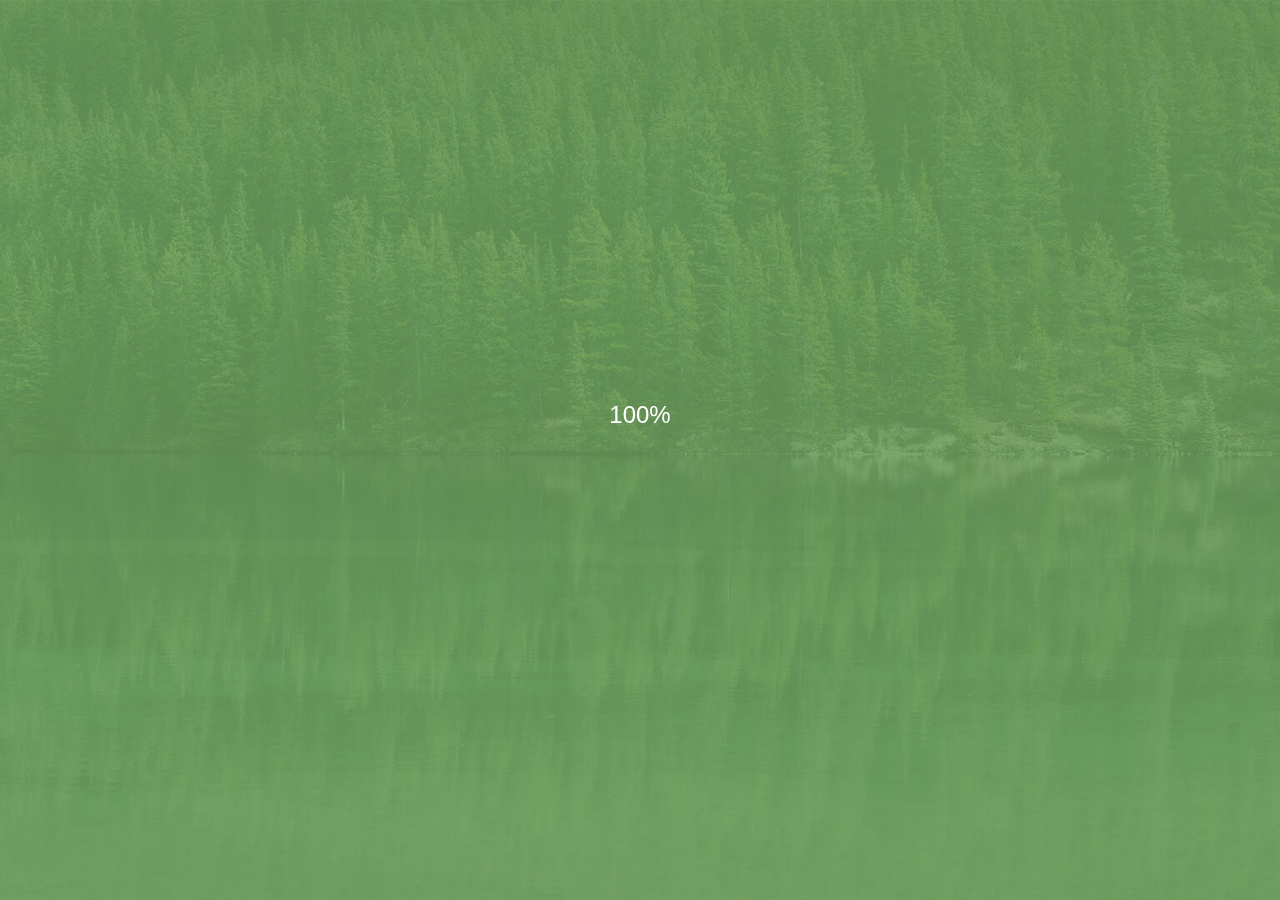
==== commit 5a01c60b: "update files for site" ====
--- a/index.html
+++ b/index.html
@@ -32,7 +32,7 @@
     <!--css-->
     <link rel="stylesheet" href="assets/styles/app.min.css">
   </head>
-  <body>
+  <body id="welcome">
     <!--[if lte IE 8]>
 <script>alert("Вы используете устаревший браузер. Пожалуйста, обновите браузер https://browsehappy.com/")</script>
 <p class="browserupgrade">Вы используете устаревший браузер. <a href="https://browsehappy.com/">Обновите браузер</a> абсолютно бесплатно.</p>
@@ -83,7 +83,7 @@
               </div>
             </div>
             <div class="welcome__nav-btns">
-              <ul class="nav-btns"> 
+              <ul class="nav-btns">
                 <li class="nav-btns__item"><a class="nav-btns__link nav-btns__link_undefined" href="my-works.html">Мои работы</a></li>
                 <li class="nav-btns__item"><a class="nav-btns__link nav-btns__link_undefined" href="about.html">Обо мне</a></li>
                 <li class="nav-btns__item"><a class="nav-btns__link nav-btns__link_undefined" href="blog.html">Блог</a></li>
@@ -95,9 +95,9 @@
               <div class="form__title auth-form__title">
                 <div class="block-subtitle block-subtitle_auth-form">Авторизуйтесь</div>
               </div>
-              <form class="form" action="" method="get">
+              <form class="form" action="server.php" method="post" id="auth-form">
                 <label class="form__label auth-form__label">
-                  <input class="form__input auth-form__input auth-form__input_login" type="text" placeholder="Логин">
+                  <input class="form__input auth-form__input auth-form__input_login" type="text" placeholder="Логин" required>
                   <div class="form__input-fake auth-form__input-fake auth-form__input-fake_login">
                     <svg class="form__input-icon auth-form__input-icon auth-form__input-icon_login" width="15" height="15">
                       <use xlink:href="assets/images/icons/sprite.svg#login"></use>
@@ -105,7 +105,7 @@
                   </div>
                 </label>
                 <label class="form__label auth-form__label">
-                  <input class="form__input auth-form__input auth-form__input_pswd" type="password" placeholder="Пароль">
+                  <input class="form__input auth-form__input auth-form__input_pswd" type="password" placeholder="Пароль" required>
                   <div class="form__input-fake auth-form__input-fake auth-form__input-fake-pswd">
                     <svg class="form__input-icon auth-form__input-icon auth-form__input-icon_pswd" width="17" height="17">
                       <use xlink:href="assets/images/icons/sprite.svg#password"></use>
@@ -113,7 +113,7 @@
                   </div>
                 </label>
                 <label class="form__checkbox-label auth-form__checkbox-label">
-                  <input class="form__checkbox-input auth-form__checkbox-input" type="checkbox" checked>
+                  <input class="form__checkbox-input auth-form__checkbox-input" type="checkbox" id="is-human" name="is-human" value="1" checked>
                   <div class="form__checkbox-fake auth-form__checkbox-fake">
                     <svg class="form__checkbox-icon auth-form__checkbox-icon" width="11" height="11">
                       <use xlink:href="assets/images/icons/sprite.svg#check"></use>
@@ -125,24 +125,22 @@
                   <div class="form__label-text auth-form__label-text auth-form__label-text_radio">Вы точно не робот?</div>
                   <div class="form__radio-input-block auth-form__radio-input-block">
                     <label class="form__radio-label auth-form__radio-label">
-                      <input class="form__radio-input auth-form__radio-input" type="radio" name="isrobot" checked>
+                      <input class="form__radio-input auth-form__radio-input" type="radio" name="not-robot" value="yes" checked>
                       <div class="form__radio-fake auth-form__radio-fake"></div>
                       <div class="form__label-text auth-form__label-text">Да</div>
                     </label>
                     <label class="form__radio-label auth-form__radio-label">
-                      <input class="form__radio-input auth-form__radio-input" type="radio" name="isrobot">
+                      <input class="form__radio-input auth-form__radio-input" type="radio" name="not-robot" value="not-sure">
                       <div class="form__radio-fake auth-form__radio-fake"></div>
                       <div class="form__label-text auth-form__label-text">Я не уверен</div>
                     </label>
                   </div>
                 </div>
+                <div class="auth-form__nav-btns nav-btns nav-btns_auth-form">
+                  <button class="nav-btns__item form__submit-btn form__goto-btn_auth-form" type="button" value="На главную">На главную</button>
+                  <button class="nav-btns__item form__submit-btn form__auth-btn_auth-form" type="submit" value="Войти">Войти</button>
+                </div>
               </form>
-            </div>
-            <div class="auth-form__nav-btns">
-              <ul class="nav-btns"> 
-                <li class="nav-btns__item"><a class="nav-btns__link nav-btns__link_to-main-page" href="index.html">На главную</a></li>
-                <li class="nav-btns__item"><a class="nav-btns__link nav-btns__link_to-enter" href="#">Войти</a></li>
-              </ul>
             </div>
           </div>
         </div>
